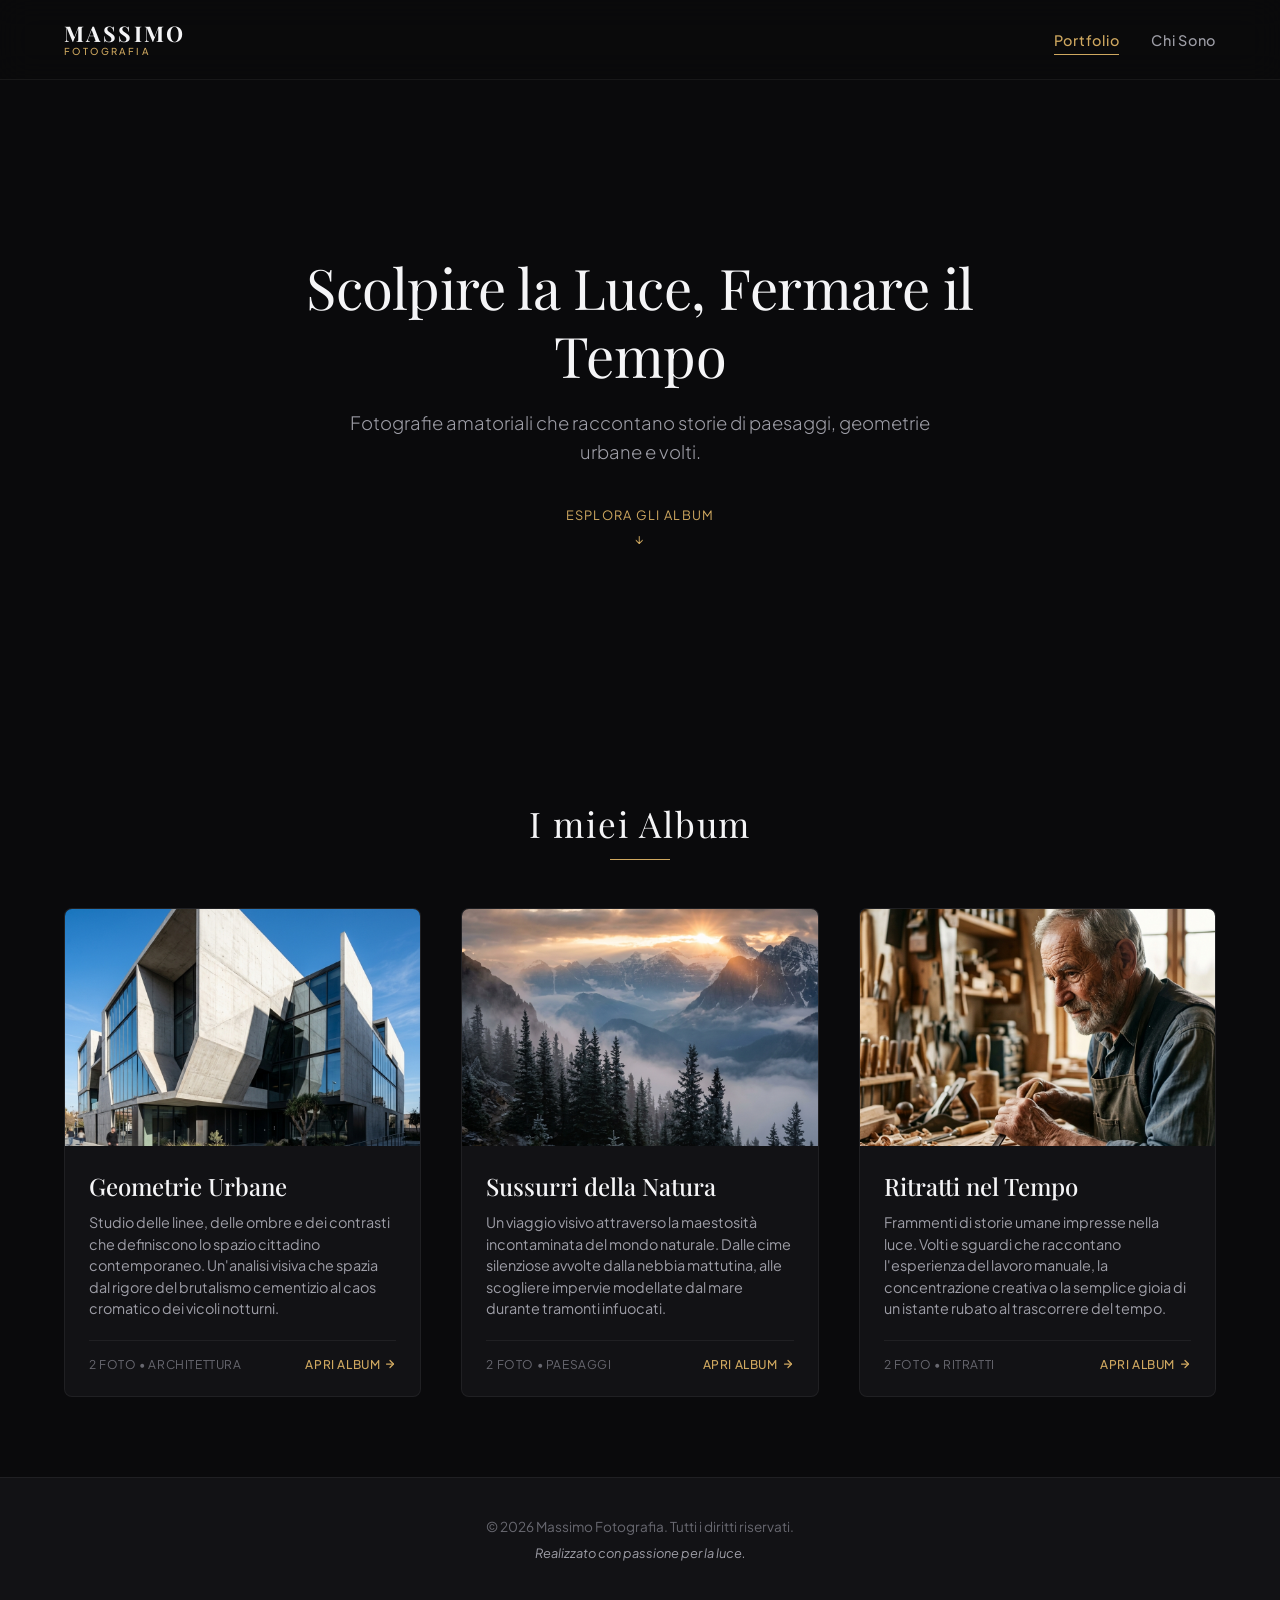
==== index.html @ 87e48490 "Add files via upload" ====
<!DOCTYPE html>
<html lang="it">
<head>
    <meta charset="UTF-8">
    <meta name="viewport" content="width=device-width, initial-scale=1.0">
    <title>Massimo Fotografia | Portfolio</title>
    <!-- Google Fonts -->
    <link rel="preconnect" href="https://fonts.googleapis.com">
    <link rel="preconnect" href="https://fonts.gstatic.com" crossorigin>
    <link href="https://fonts.googleapis.com/css2?family=Playfair+Display:ital,wght@0,400..900;1,400..900&family=Plus+Jakarta+Sans:ital,wght@0,200..800;1,200..800&display=swap" rel="stylesheet">
    <!-- Main Stylesheet -->
    <link rel="stylesheet" href="style.css">
</head>
<body>

    <!-- Header / Navbar -->
    <header class="site-header">
        <div class="header-container">
            <a href="#/" class="logo">
                <span class="logo-main">MASSIMO</span>
                <span class="logo-sub">FOTOGRAFIA</span>
            </a>
            <nav class="site-nav">
                <a href="#/" class="nav-link active" id="nav-home">Portfolio</a>
                <a href="#/about" class="nav-link" id="nav-about">Chi Sono</a>
            </nav>
        </div>
    </header>

    <!-- Main Content Area -->
    <main class="main-content">
        
        <!-- Home View: Hero & Album Grid -->
        <section id="home-view" class="view active">
            <div class="hero-section">
                <h1 class="hero-title">Scolpire la Luce, Fermare il Tempo</h1>
                <p class="hero-subtitle">Fotografie amatoriali che raccontano storie di paesaggi, geometrie urbane e volti.</p>
                <div class="scroll-indicator">
                    <span class="scroll-text">Esplora gli album</span>
                    <span class="scroll-arrow">↓</span>
                </div>
            </div>
            
            <div class="albums-container">
                <div class="section-header">
                    <h2>I miei Album</h2>
                    <div class="section-divider"></div>
                </div>
                <div class="albums-grid" id="albums-grid">
                    <!-- Dynamic Albums will be rendered here -->
                </div>
            </div>
        </section>

        <!-- Album Detail View -->
        <section id="album-view" class="view">
            <div class="album-detail-header">
                <a href="#/" class="back-button">
                    <svg width="20" height="20" viewBox="0 0 24 24" fill="none" stroke="currentColor" stroke-width="2" stroke-linecap="round" stroke-linejoin="round">
                        <line x1="19" y1="12" x2="5" y2="12"></line>
                        <polyline points="12 19 5 12 12 5"></polyline>
                    </svg>
                    Torna agli Album
                </a>
                <h1 id="album-title" class="album-title">Nome Album</h1>
                <p id="album-description" class="album-description">Descrizione dell'album...</p>
            </div>
            
            <div class="photos-grid" id="photos-grid">
                <!-- Dynamic Photos will be rendered here -->
            </div>
        </section>

        <!-- About View -->
        <section id="about-view" class="view">
            <div class="about-container">
                <div class="about-image-wrapper">
                    <img src="assets/old_artisan.png" alt="Massimo" class="about-image">
                </div>
                <div class="about-text">
                    <h2>Dietro l'Obiettivo</h2>
                    <p class="about-bio">Ciao, sono Massimo. La fotografia per me è una passione nata dal desiderio di catturare la bellezza silenziosa che ci circonda. Che si tratti di un picco montuoso avvolto dalla nebbia mattutina, delle linee geometriche di un edificio moderno o dell'intensità di uno sguardo, cerco di catturare l'anima del momento attraverso la luce.</p>
                    <p class="about-bio">Questo spazio è la mia galleria personale, una raccolta di viaggi visivi divisi per temi. Spero che queste immagini possano trasmetterti le stesse emozioni che ho provato io al momento dello scatto.</p>
                    <div class="contact-info">
                        <h3>Contatti</h3>
                        <p>Email: <a href="mailto:info@massimofotografia.it">info@massimofotografia.it</a></p>
                        <p>Social: <a href="#/about">Instagram</a> | <a href="#/about">500px</a></p>
                    </div>
                </div>
            </div>
        </section>
        
    </main>

    <!-- Footer -->
    <footer class="site-footer">
        <div class="footer-content">
            <p>&copy; 2026 Massimo Fotografia. Tutti i diritti riservati.</p>
            <p class="footer-tagline">Realizzato con passione per la luce.</p>
        </div>
    </footer>

    <!-- Fullscreen Lightbox Modal -->
    <div id="lightbox" class="lightbox" aria-hidden="true" role="dialog">
        <button class="lightbox-close" id="lightbox-close" aria-label="Chiudi galleria">
            <svg width="24" height="24" viewBox="0 0 24 24" fill="none" stroke="currentColor" stroke-width="2" stroke-linecap="round" stroke-linejoin="round">
                <line x1="18" y1="6" x2="6" y2="18"></line>
                <line x1="6" y1="6" x2="18" y2="18"></line>
            </svg>
        </button>
        
        <button class="lightbox-nav lightbox-prev" id="lightbox-prev" aria-label="Foto precedente">
            <svg width="24" height="24" viewBox="0 0 24 24" fill="none" stroke="currentColor" stroke-width="2" stroke-linecap="round" stroke-linejoin="round">
                <polyline points="15 18 9 12 15 6"></polyline>
            </svg>
        </button>
        
        <div class="lightbox-content">
            <img id="lightbox-image" src="" alt="">
            <div id="lightbox-caption" class="lightbox-caption">Didascalia della foto</div>
        </div>
        
        <button class="lightbox-nav lightbox-next" id="lightbox-next" aria-label="Foto successiva">
            <svg width="24" height="24" viewBox="0 0 24 24" fill="none" stroke="currentColor" stroke-width="2" stroke-linecap="round" stroke-linejoin="round">
                <polyline points="9 18 15 12 9 6"></polyline>
            </svg>
        </button>
    </div>

    <!-- Script File -->
    <script src="data.js"></script>
    <script src="app.js"></script>
</body>
</html>
---- style.css ----
/* ==========================================================================
   DESIGN SYSTEM & VARIABLES
   ========================================================================== */
:root {
    /* Color Palette */
    --bg-primary: #0a0a0c;
    --bg-secondary: #121215;
    --bg-card: #18181c;
    --accent: #cfa860;       /* Antique warm gold */
    --accent-hover: #e5c382; /* Brighter gold */
    --text-primary: #f5f5f7;
    --text-secondary: #9e9ea7;
    --text-muted: #686870;
    --border-color: rgba(255, 255, 255, 0.06);
    --border-hover: rgba(207, 168, 96, 0.3);
    
    /* Layout & Spacing */
    --max-width: 1200px;
    --header-height: 80px;
    --radius-sm: 4px;
    --radius-md: 8px;
    --radius-lg: 16px;
    
    /* Transitions & Animations */
    --transition-smooth: all 0.5s cubic-bezier(0.16, 1, 0.3, 1);
    --transition-quick: all 0.25s ease;
    
    /* Typography */
    --font-serif: 'Playfair Display', Georgia, serif;
    --font-sans: 'Plus Jakarta Sans', system-ui, -apple-system, sans-serif;
}

/* ==========================================================================
   BASE STYLES & RESET
   ========================================================================== */
* {
    box-sizing: border-box;
    margin: 0;
    padding: 0;
}

html {
    scroll-behavior: smooth;
    background-color: var(--bg-primary);
    color: var(--text-primary);
    font-family: var(--font-sans);
    -webkit-font-smoothing: antialiased;
    -moz-osx-font-smoothing: grayscale;
}

body {
    min-height: 100vh;
    display: flex;
    flex-direction: column;
    overflow-x: hidden;
}

a {
    color: inherit;
    text-decoration: none;
    transition: var(--transition-quick);
}

button {
    background: none;
    border: none;
    color: inherit;
    cursor: pointer;
    font-family: inherit;
    outline: none;
}

/* ==========================================================================
   LAYOUT & CONTAINER
   ========================================================================== */
.main-content {
    flex: 1;
    padding-top: var(--header-height);
    display: flex;
    flex-direction: column;
}

/* View State Management */
.view {
    display: none;
    opacity: 0;
    transform: translateY(15px);
    transition: opacity 0.6s ease, transform 0.6s cubic-bezier(0.16, 1, 0.3, 1);
}

.view.active {
    display: block;
    opacity: 1;
    transform: translateY(0);
}

/* ==========================================================================
   HEADER / NAVIGATION
   ========================================================================== */
.site-header {
    position: fixed;
    top: 0;
    left: 0;
    width: 100%;
    height: var(--header-height);
    background-color: rgba(10, 10, 12, 0.8);
    backdrop-filter: blur(16px);
    -webkit-backdrop-filter: blur(16px);
    border-bottom: 1px solid var(--border-color);
    z-index: 1000;
}

.header-container {
    max-width: var(--max-width);
    height: 100%;
    margin: 0 auto;
    padding: 0 24px;
    display: flex;
    align-items: center;
    justify-content: space-between;
}

.logo {
    display: flex;
    flex-direction: column;
    line-height: 1.1;
    letter-spacing: 0.15em;
}

.logo-main {
    font-family: var(--font-serif);
    font-weight: 700;
    font-size: 1.35rem;
    color: var(--text-primary);
}

.logo-sub {
    font-size: 0.6rem;
    font-weight: 500;
    color: var(--accent);
}

.site-nav {
    display: flex;
    gap: 32px;
}

.nav-link {
    font-size: 0.9rem;
    font-weight: 500;
    letter-spacing: 0.05em;
    color: var(--text-secondary);
    padding: 6px 0;
    position: relative;
}

.nav-link::after {
    content: '';
    position: absolute;
    bottom: 0;
    left: 0;
    width: 0;
    height: 1px;
    background-color: var(--accent);
    transition: var(--transition-quick);
}

.nav-link:hover {
    color: var(--text-primary);
}

.nav-link:hover::after,
.nav-link.active::after {
    width: 100%;
}

.nav-link.active {
    color: var(--accent);
}

/* ==========================================================================
   HOME VIEW: HERO & ALBUM LISTING
   ========================================================================== */
.hero-section {
    min-height: calc(80vh - var(--header-height));
    display: flex;
    flex-direction: column;
    justify-content: center;
    align-items: center;
    text-align: center;
    padding: 60px 24px;
    position: relative;
    overflow: hidden;
}

.hero-title {
    font-family: var(--font-serif);
    font-size: 3.5rem;
    font-weight: 300;
    line-height: 1.2;
    margin-bottom: 20px;
    letter-spacing: -0.01em;
    max-width: 800px;
    animation: fadeInDown 1.2s cubic-bezier(0.16, 1, 0.3, 1);
}

.hero-subtitle {
    font-size: 1.15rem;
    font-weight: 300;
    color: var(--text-secondary);
    max-width: 600px;
    line-height: 1.6;
    margin-bottom: 40px;
    animation: fadeInUp 1.4s cubic-bezier(0.16, 1, 0.3, 1);
}

.scroll-indicator {
    display: flex;
    flex-direction: column;
    align-items: center;
    gap: 8px;
    color: var(--accent);
    font-size: 0.8rem;
    letter-spacing: 0.1em;
    text-transform: uppercase;
    animation: bounce 2s infinite ease-in-out;
}

/* Albums Grid */
.albums-container {
    max-width: var(--max-width);
    margin: 0 auto;
    padding: 80px 24px;
    width: 100%;
}

.section-header {
    margin-bottom: 48px;
    text-align: center;
}

.section-header h2 {
    font-family: var(--font-serif);
    font-size: 2.2rem;
    font-weight: 400;
    letter-spacing: 0.05em;
    margin-bottom: 12px;
}

.section-divider {
    width: 60px;
    height: 1px;
    background-color: var(--accent);
    margin: 0 auto;
}

.albums-grid {
    display: grid;
    grid-template-columns: repeat(auto-fit, minmax(320px, 1fr));
    gap: 40px;
}

.album-card {
    background-color: var(--bg-secondary);
    border: 1px solid var(--border-color);
    border-radius: var(--radius-md);
    overflow: hidden;
    cursor: pointer;
    transition: var(--transition-smooth);
    display: flex;
    flex-direction: column;
}

.album-card:hover {
    transform: translateY(-8px);
    border-color: var(--border-hover);
    box-shadow: 0 20px 40px rgba(0, 0, 0, 0.4);
}

.album-img-wrapper {
    position: relative;
    width: 100%;
    padding-bottom: 66.67%; /* 3:2 Aspect Ratio */
    overflow: hidden;
}

.album-card img {
    position: absolute;
    top: 0;
    left: 0;
    width: 100%;
    height: 100%;
    object-fit: cover;
    transition: transform 0.8s cubic-bezier(0.16, 1, 0.3, 1);
}

.album-card:hover img {
    transform: scale(1.05);
}

.album-info {
    padding: 24px;
    display: flex;
    flex-direction: column;
    flex-grow: 1;
}

.album-card-title {
    font-family: var(--font-serif);
    font-size: 1.5rem;
    font-weight: 500;
    margin-bottom: 10px;
    transition: var(--transition-quick);
}

.album-card:hover .album-card-title {
    color: var(--accent);
}

.album-card-desc {
    color: var(--text-secondary);
    font-size: 0.9rem;
    line-height: 1.5;
    margin-bottom: 20px;
    flex-grow: 1;
}

.album-card-meta {
    font-size: 0.75rem;
    color: var(--text-muted);
    letter-spacing: 0.05em;
    text-transform: uppercase;
    display: flex;
    justify-content: space-between;
    align-items: center;
    border-top: 1px solid var(--border-color);
    padding-top: 16px;
}

.album-card-link {
    color: var(--accent);
    font-weight: 500;
    display: flex;
    align-items: center;
    gap: 4px;
}

/* ==========================================================================
   ALBUM DETAIL VIEW
   ========================================================================== */
.album-detail-header {
    max-width: var(--max-width);
    margin: 40px auto 20px auto;
    padding: 0 24px;
    width: 100%;
}

.back-button {
    display: inline-flex;
    align-items: center;
    gap: 8px;
    font-size: 0.85rem;
    color: var(--text-secondary);
    margin-bottom: 24px;
    letter-spacing: 0.05em;
}

.back-button:hover {
    color: var(--accent);
    transform: translateX(-4px);
}

.album-detail-header .album-title {
    font-family: var(--font-serif);
    font-size: 2.8rem;
    font-weight: 400;
    margin-bottom: 12px;
}

.album-detail-header .album-description {
    font-size: 1.05rem;
    color: var(--text-secondary);
    max-width: 700px;
    line-height: 1.6;
    margin-bottom: 40px;
}

/* Photo Gallery Grid */
.photos-grid {
    max-width: var(--max-width);
    margin: 0 auto 80px auto;
    padding: 0 24px;
    display: grid;
    grid-template-columns: repeat(auto-fill, minmax(320px, 1fr));
    gap: 32px;
    width: 100%;
}

.photo-card {
    background-color: var(--bg-secondary);
    border: 1px solid var(--border-color);
    border-radius: var(--radius-sm);
    overflow: hidden;
    cursor: pointer;
    transition: var(--transition-smooth);
    display: flex;
    flex-direction: column;
}

.photo-card:hover {
    border-color: var(--border-hover);
    box-shadow: 0 15px 30px rgba(0, 0, 0, 0.3);
}

.photo-img-wrapper {
    position: relative;
    width: 100%;
    padding-bottom: 75%; /* 4:3 Aspect Ratio standard, let's keep it uniform or use different aspect ratios */
    overflow: hidden;
}

.photo-card.portrait-ratio .photo-img-wrapper {
    padding-bottom: 125%; /* 4:5 for portraits */
}

.photo-card img {
    position: absolute;
    top: 0;
    left: 0;
    width: 100%;
    height: 100%;
    object-fit: cover;
    transition: transform 0.6s cubic-bezier(0.16, 1, 0.3, 1);
}

.photo-card:hover img {
    transform: scale(1.03);
}

.photo-caption {
    padding: 16px 20px;
    border-top: 1px solid var(--border-color);
    display: flex;
    flex-direction: column;
    gap: 4px;
}

.photo-title {
    font-family: var(--font-serif);
    font-size: 1.15rem;
    font-weight: 500;
}

.photo-desc {
    font-size: 0.85rem;
    color: var(--text-secondary);
    line-height: 1.4;
}

.photo-meta {
    font-size: 0.75rem;
    color: var(--text-muted);
    font-family: monospace;
    margin-top: 4px;
}

/* ==========================================================================
   ABOUT VIEW
   ========================================================================== */
.about-container {
    max-width: 900px;
    margin: 80px auto;
    padding: 0 24px;
    display: grid;
    grid-template-columns: 1fr 1.2fr;
    gap: 48px;
    align-items: center;
    width: 100%;
}

.about-image-wrapper {
    width: 100%;
    border-radius: var(--radius-md);
    overflow: hidden;
    border: 1px solid var(--border-color);
    box-shadow: 0 20px 40px rgba(0,0,0,0.3);
}

.about-image {
    width: 100%;
    display: block;
    height: auto;
    object-fit: cover;
}

.about-text h2 {
    font-family: var(--font-serif);
    font-size: 2.5rem;
    font-weight: 400;
    margin-bottom: 24px;
    color: var(--accent);
}

.about-bio {
    font-size: 1rem;
    color: var(--text-secondary);
    line-height: 1.7;
    margin-bottom: 20px;
}

.contact-info {
    margin-top: 32px;
    padding-top: 24px;
    border-top: 1px solid var(--border-color);
}

.contact-info h3 {
    font-size: 1.1rem;
    font-weight: 600;
    margin-bottom: 12px;
    letter-spacing: 0.05em;
}

.contact-info p {
    font-size: 0.9rem;
    color: var(--text-secondary);
    margin-bottom: 8px;
}

.contact-info a {
    color: var(--accent);
}

.contact-info a:hover {
    color: var(--accent-hover);
    text-decoration: underline;
}

/* ==========================================================================
   FOOTER
   ========================================================================== */
.site-footer {
    border-top: 1px solid var(--border-color);
    background-color: var(--bg-secondary);
    padding: 40px 24px;
    text-align: center;
    font-size: 0.85rem;
    color: var(--text-muted);
}

.footer-content {
    display: flex;
    flex-direction: column;
    gap: 10px;
    max-width: var(--max-width);
    margin: 0 auto;
}

.footer-tagline {
    font-style: italic;
    color: var(--text-secondary);
    font-size: 0.8rem;
}

/* ==========================================================================
   FULLSCREEN LIGHTBOX MODAL
   ========================================================================== */
.lightbox {
    position: fixed;
    top: 0;
    left: 0;
    width: 100vw;
    height: 100vh;
    background-color: rgba(5, 5, 5, 0.95);
    backdrop-filter: blur(20px);
    -webkit-backdrop-filter: blur(20px);
    z-index: 2000;
    display: flex;
    align-items: center;
    justify-content: center;
    opacity: 0;
    pointer-events: none;
    transition: opacity 0.4s cubic-bezier(0.16, 1, 0.3, 1);
}

.lightbox.active {
    opacity: 1;
    pointer-events: auto;
}

.lightbox-close {
    position: absolute;
    top: 24px;
    right: 24px;
    padding: 12px;
    color: var(--text-secondary);
    border-radius: 50%;
    background-color: rgba(255, 255, 255, 0.05);
    border: 1px solid rgba(255, 255, 255, 0.1);
    z-index: 2100;
    transition: var(--transition-quick);
    display: flex;
    align-items: center;
    justify-content: center;
}

.lightbox-close:hover {
    color: var(--text-primary);
    background-color: rgba(255, 255, 255, 0.1);
    transform: scale(1.05);
}

.lightbox-nav {
    position: absolute;
    top: 50%;
    transform: translateY(-50%);
    padding: 16px;
    color: var(--text-secondary);
    border-radius: 50%;
    background-color: rgba(255, 255, 255, 0.03);
    border: 1px solid rgba(255, 255, 255, 0.05);
    z-index: 2100;
    transition: var(--transition-quick);
    display: flex;
    align-items: center;
    justify-content: center;
}

.lightbox-nav:hover {
    color: var(--text-primary);
    background-color: rgba(255, 255, 255, 0.1);
    transform: translateY(-50%) scale(1.05);
}

.lightbox-prev {
    left: 32px;
}

.lightbox-next {
    right: 32px;
}

.lightbox-content {
    max-width: 80%;
    max-height: 80vh;
    display: flex;
    flex-direction: column;
    align-items: center;
    position: relative;
    animation: zoomIn 0.5s cubic-bezier(0.16, 1, 0.3, 1);
}

.lightbox img {
    max-width: 100%;
    max-height: 70vh;
    object-fit: contain;
    border-radius: var(--radius-sm);
    box-shadow: 0 25px 50px rgba(0,0,0,0.6);
    transition: opacity 0.2s ease;
}

.lightbox-caption {
    margin-top: 24px;
    color: var(--text-primary);
    font-family: var(--font-serif);
    font-size: 1.35rem;
    text-align: center;
    max-width: 600px;
    line-height: 1.4;
    text-shadow: 0 2px 4px rgba(0,0,0,0.4);
    transition: opacity 0.2s ease;
}

/* ==========================================================================
   ANIMATIONS
   ========================================================================== */
@keyframes fadeIn {
    from { opacity: 0; }
    to { opacity: 1; }
}

@keyframes fadeInUp {
    from {
        opacity: 0;
        transform: translateY(20px);
    }
    to {
        opacity: 1;
        transform: translateY(0);
    }
}

@keyframes fadeInDown {
    from {
        opacity: 0;
        transform: translateY(-20px);
    }
    to {
        opacity: 1;
        transform: translateY(0);
    }
}

@keyframes zoomIn {
    from {
        opacity: 0;
        transform: scale(0.95);
    }
    to {
        opacity: 1;
        transform: scale(1);
    }
}

@keyframes bounce {
    0%, 100% {
        transform: translateY(0);
    }
    50% {
        transform: translateY(6px);
    }
}

/* ==========================================================================
   RESPONSIVE DESIGN (MEDIA QUERIES)
   ========================================================================== */
@media (max-width: 900px) {
    :root {
        --header-height: 70px;
    }
    
    .hero-title {
        font-size: 2.6rem;
    }
    
    .about-container {
        grid-template-columns: 1fr;
        gap: 32px;
        margin: 40px auto;
    }
    
    .about-image-wrapper {
        max-width: 400px;
        margin: 0 auto;
    }
    
    .about-text {
        text-align: center;
    }
    
    .about-text h2 {
        font-size: 2rem;
    }
    
    .lightbox-nav {
        padding: 12px;
    }
    
    .lightbox-prev {
        left: 16px;
    }
    
    .lightbox-next {
        right: 16px;
    }
    
    .lightbox-content {
        max-width: 90%;
    }
    
    .lightbox-caption {
        font-size: 1.15rem;
    }
}

@media (max-width: 600px) {
    .header-container {
        padding: 0 16px;
    }
    
    .logo-main {
        font-size: 1.1rem;
    }
    
    .site-nav {
        gap: 16px;
    }
    
    .hero-title {
        font-size: 2rem;
    }
    
    .hero-subtitle {
        font-size: 0.95rem;
    }
    
    .albums-container {
        padding: 40px 16px;
    }
    
    .albums-grid {
        grid-template-columns: 1fr;
        gap: 24px;
    }
    
    .album-detail-header {
        margin-top: 24px;
        padding: 0 16px;
    }
    
    .album-detail-header .album-title {
        font-size: 2rem;
    }
    
    .photos-grid {
        grid-template-columns: 1fr;
        gap: 20px;
        padding: 0 16px;
    }
    
    .lightbox-nav {
        display: none; /* Hide navigation buttons on mobile touch screens, swipe/tap handles or simple grid view */
    }
}
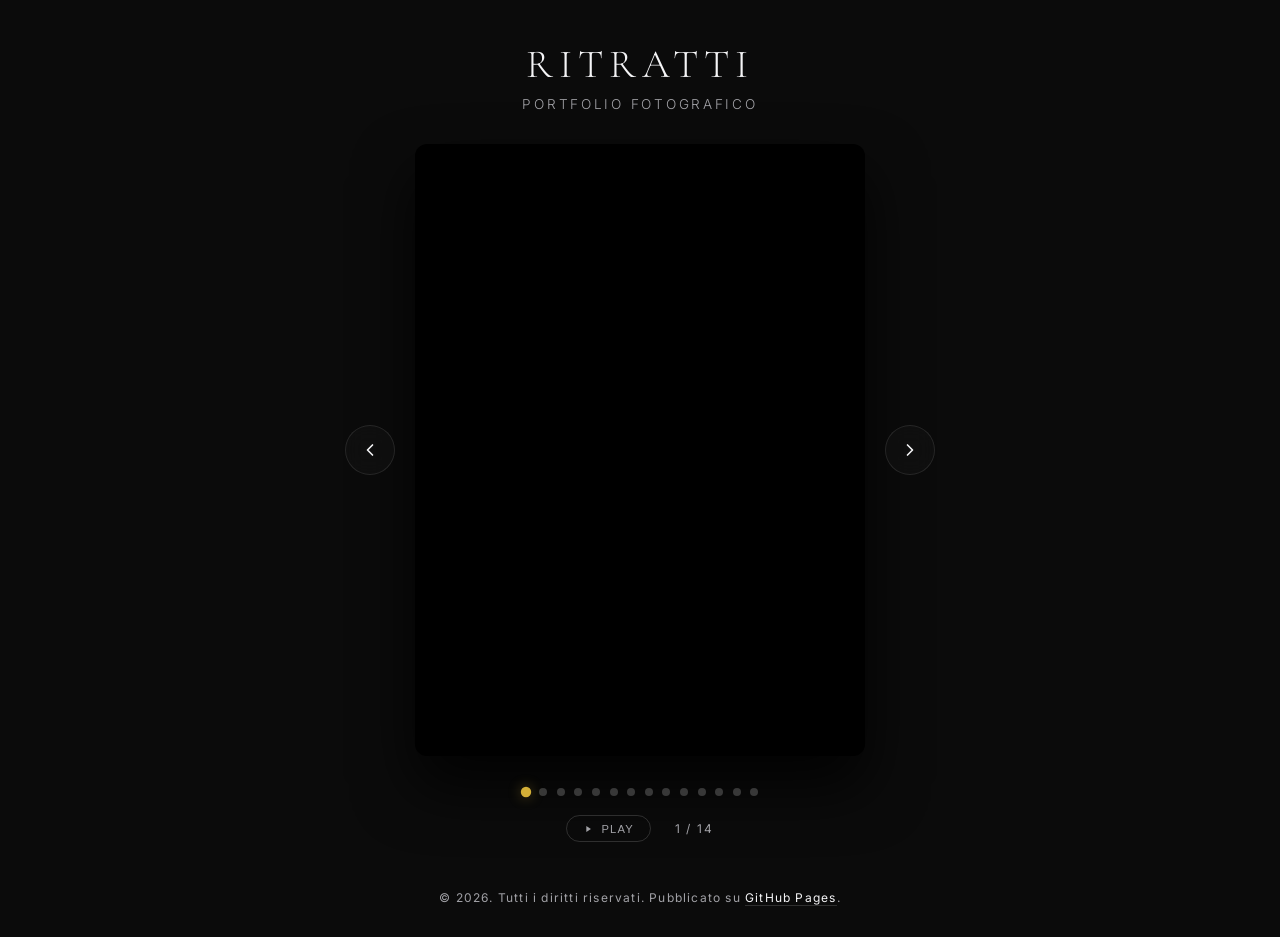
==== commit fe140c1e: "Add files via upload" ====
--- a/index.html
+++ b/index.html
@@ -1,134 +1,84 @@
 <!DOCTYPE html>
 <html lang="it">
 <head>
-    <meta charset="UTF-8">
-    <meta name="viewport" content="width=device-width, initial-scale=1.0">
-    <title>Massimo Fotografia | Portfolio</title>
-    <!-- Google Fonts -->
-    <link rel="preconnect" href="https://fonts.googleapis.com">
-    <link rel="preconnect" href="https://fonts.gstatic.com" crossorigin>
-    <link href="https://fonts.googleapis.com/css2?family=Playfair+Display:ital,wght@0,400..900;1,400..900&family=Plus+Jakarta+Sans:ital,wght@0,200..800;1,200..800&display=swap" rel="stylesheet">
-    <!-- Main Stylesheet -->
-    <link rel="stylesheet" href="style.css">
+  <meta charset="UTF-8">
+  <meta name="viewport" content="width=device-width, initial-scale=1.0">
+  <meta name="description" content="Portfolio fotografico di ritratti. Visualizza una galleria di ritratti in formato verticale con un carosello interattivo.">
+  <meta name="author" content="Fotografo Ritrattista">
+  <title>Ritratti | Portfolio Fotografico</title>
+  
+  <!-- Open Graph / Facebook -->
+  <meta property="og:type" content="website">
+  <meta property="og:title" content="Ritratti | Portfolio Fotografico">
+  <meta property="og:description" content="Galleria di ritratti d'autore in formato verticale.">
+  <meta property="og:image" content="images/IMG001.jpg">
+
+  <!-- Link ai fogli di stile -->
+  <link rel="stylesheet" href="style.css">
 </head>
 <body>
 
-    <!-- Header / Navbar -->
-    <header class="site-header">
-        <div class="header-container">
-            <a href="#/" class="logo">
-                <span class="logo-main">MASSIMO</span>
-                <span class="logo-sub">FOTOGRAFIA</span>
-            </a>
-            <nav class="site-nav">
-                <a href="#/" class="nav-link active" id="nav-home">Portfolio</a>
-                <a href="#/about" class="nav-link" id="nav-about">Chi Sono</a>
-            </nav>
-        </div>
-    </header>
+  <!-- Intestazione -->
+  <header>
+    <h1>Ritratti</h1>
+    <p>Portfolio Fotografico</p>
+  </header>
 
-    <!-- Main Content Area -->
-    <main class="main-content">
-        
-        <!-- Home View: Hero & Album Grid -->
-        <section id="home-view" class="view active">
-            <div class="hero-section">
-                <h1 class="hero-title">Scolpire la Luce, Fermare il Tempo</h1>
-                <p class="hero-subtitle">Fotografie amatoriali che raccontano storie di paesaggi, geometrie urbane e volti.</p>
-                <div class="scroll-indicator">
-                    <span class="scroll-text">Esplora gli album</span>
-                    <span class="scroll-arrow">↓</span>
-                </div>
-            </div>
-            
-            <div class="albums-container">
-                <div class="section-header">
-                    <h2>I miei Album</h2>
-                    <div class="section-divider"></div>
-                </div>
-                <div class="albums-grid" id="albums-grid">
-                    <!-- Dynamic Albums will be rendered here -->
-                </div>
-            </div>
-        </section>
+  <!-- Area Principale con Carosello -->
+  <main>
+    <!-- Contenitore principale del carosello -->
+    <div class="carousel-container" id="my-carousel">
+      
+      <!-- Indicatore di caricamento (Spinner) -->
+      <div class="loader-container" id="loader-container">
+        <div class="loader"></div>
+      </div>
 
-        <!-- Album Detail View -->
-        <section id="album-view" class="view">
-            <div class="album-detail-header">
-                <a href="#/" class="back-button">
-                    <svg width="20" height="20" viewBox="0 0 24 24" fill="none" stroke="currentColor" stroke-width="2" stroke-linecap="round" stroke-linejoin="round">
-                        <line x1="19" y1="12" x2="5" y2="12"></line>
-                        <polyline points="12 19 5 12 12 5"></polyline>
-                    </svg>
-                    Torna agli Album
-                </a>
-                <h1 id="album-title" class="album-title">Nome Album</h1>
-                <p id="album-description" class="album-description">Descrizione dell'album...</p>
-            </div>
-            
-            <div class="photos-grid" id="photos-grid">
-                <!-- Dynamic Photos will be rendered here -->
-            </div>
-        </section>
+      <!-- Frecce di Navigazione -->
+      <button class="carousel-arrow arrow-left" id="arrow-left" aria-label="Foto precedente">
+        <svg viewBox="0 0 24 24">
+          <polyline points="15 18 9 12 15 6"></polyline>
+        </svg>
+      </button>
 
-        <!-- About View -->
-        <section id="about-view" class="view">
-            <div class="about-container">
-                <div class="about-image-wrapper">
-                    <img src="assets/old_artisan.png" alt="Massimo" class="about-image">
-                </div>
-                <div class="about-text">
-                    <h2>Dietro l'Obiettivo</h2>
-                    <p class="about-bio">Ciao, sono Massimo. La fotografia per me è una passione nata dal desiderio di catturare la bellezza silenziosa che ci circonda. Che si tratti di un picco montuoso avvolto dalla nebbia mattutina, delle linee geometriche di un edificio moderno o dell'intensità di uno sguardo, cerco di catturare l'anima del momento attraverso la luce.</p>
-                    <p class="about-bio">Questo spazio è la mia galleria personale, una raccolta di viaggi visivi divisi per temi. Spero che queste immagini possano trasmetterti le stesse emozioni che ho provato io al momento dello scatto.</p>
-                    <div class="contact-info">
-                        <h3>Contatti</h3>
-                        <p>Email: <a href="mailto:info@massimofotografia.it">info@massimofotografia.it</a></p>
-                        <p>Social: <a href="#/about">Instagram</a> | <a href="#/about">500px</a></p>
-                    </div>
-                </div>
-            </div>
-        </section>
-        
-    </main>
+      <button class="carousel-arrow arrow-right" id="arrow-right" aria-label="Prossima foto">
+        <svg viewBox="0 0 24 24">
+          <polyline points="9 18 15 12 9 6"></polyline>
+        </svg>
+      </button>
 
-    <!-- Footer -->
-    <footer class="site-footer">
-        <div class="footer-content">
-            <p>&copy; 2026 Massimo Fotografia. Tutti i diritti riservati.</p>
-            <p class="footer-tagline">Realizzato con passione per la luce.</p>
-        </div>
-    </footer>
+      <!-- Viewport in cui appaiono le foto -->
+      <div class="carousel-viewport" id="carousel-viewport">
+        <!-- Le slide verranno inserite dinamicamente da JavaScript -->
+      </div>
 
-    <!-- Fullscreen Lightbox Modal -->
-    <div id="lightbox" class="lightbox" aria-hidden="true" role="dialog">
-        <button class="lightbox-close" id="lightbox-close" aria-label="Chiudi galleria">
-            <svg width="24" height="24" viewBox="0 0 24 24" fill="none" stroke="currentColor" stroke-width="2" stroke-linecap="round" stroke-linejoin="round">
-                <line x1="18" y1="6" x2="6" y2="18"></line>
-                <line x1="6" y1="6" x2="18" y2="18"></line>
-            </svg>
-        </button>
-        
-        <button class="lightbox-nav lightbox-prev" id="lightbox-prev" aria-label="Foto precedente">
-            <svg width="24" height="24" viewBox="0 0 24 24" fill="none" stroke="currentColor" stroke-width="2" stroke-linecap="round" stroke-linejoin="round">
-                <polyline points="15 18 9 12 15 6"></polyline>
-            </svg>
-        </button>
-        
-        <div class="lightbox-content">
-            <img id="lightbox-image" src="" alt="">
-            <div id="lightbox-caption" class="lightbox-caption">Didascalia della foto</div>
-        </div>
-        
-        <button class="lightbox-nav lightbox-next" id="lightbox-next" aria-label="Foto successiva">
-            <svg width="24" height="24" viewBox="0 0 24 24" fill="none" stroke="currentColor" stroke-width="2" stroke-linecap="round" stroke-linejoin="round">
-                <polyline points="9 18 15 12 9 6"></polyline>
-            </svg>
-        </button>
     </div>
 
-    <!-- Script File -->
-    <script src="data.js"></script>
-    <script src="app.js"></script>
+    <!-- Controlli del Carosello -->
+    <div class="carousel-controls">
+      <!-- Pallini di navigazione -->
+      <div class="carousel-dots" id="carousel-dots"></div>
+
+      <!-- Pulsanti e contatore aggiuntivi -->
+      <div class="control-buttons-container">
+        <!-- Pulsante Autoplay -->
+        <button class="autoplay-btn" id="autoplay-btn" aria-label="Avvia presentazione">
+          <svg viewBox="0 0 24 24"><path d="M8 5v14l11-7z"/></svg>
+          Play
+        </button>
+
+        <!-- Contatore foto (es. 1 / 5) -->
+        <div class="image-counter" id="image-counter"></div>
+      </div>
+    </div>
+  </main>
+
+  <!-- Piè di pagina -->
+  <footer>
+    <p>&copy; 2026. Tutti i diritti riservati. Pubblicato su <a href="https://github.com" target="_blank" rel="noopener">GitHub Pages</a>.</p>
+  </footer>
+
+  <!-- Script logic -->
+  <script src="script.js"></script>
 </body>
 </html>
--- a/style.css
+++ b/style.css
@@ -1,824 +1,377 @@
-/* ==========================================================================
-   DESIGN SYSTEM & VARIABLES
-   ========================================================================== */
+@import url('https://fonts.googleapis.com/css2?family=Cormorant+Garamond:ital,wght@0,300;0,400;0,500;0,600;1,300;1,400&family=Inter:wght@300;400;500;600&display=swap');
+
 :root {
-    /* Color Palette */
-    --bg-primary: #0a0a0c;
-    --bg-secondary: #121215;
-    --bg-card: #18181c;
-    --accent: #cfa860;       /* Antique warm gold */
-    --accent-hover: #e5c382; /* Brighter gold */
-    --text-primary: #f5f5f7;
-    --text-secondary: #9e9ea7;
-    --text-muted: #686870;
-    --border-color: rgba(255, 255, 255, 0.06);
-    --border-hover: rgba(207, 168, 96, 0.3);
-    
-    /* Layout & Spacing */
-    --max-width: 1200px;
-    --header-height: 80px;
-    --radius-sm: 4px;
-    --radius-md: 8px;
-    --radius-lg: 16px;
-    
-    /* Transitions & Animations */
-    --transition-smooth: all 0.5s cubic-bezier(0.16, 1, 0.3, 1);
-    --transition-quick: all 0.25s ease;
-    
-    /* Typography */
-    --font-serif: 'Playfair Display', Georgia, serif;
-    --font-sans: 'Plus Jakarta Sans', system-ui, -apple-system, sans-serif;
-}
-
-/* ==========================================================================
-   BASE STYLES & RESET
-   ========================================================================== */
+  --bg-color: #0b0b0b;
+  --card-bg: #141414;
+  --text-primary: #f5f5f7;
+  --text-secondary: #a1a1a6;
+  --accent-color: #d4af37; /* Elegante oro */
+  --accent-hover: #f3e5ab;
+  --transition-smooth: all 0.4s cubic-bezier(0.25, 1, 0.5, 1);
+  --font-serif: 'Cormorant Garamond', serif;
+  --font-sans: 'Inter', sans-serif;
+}
+
 * {
-    box-sizing: border-box;
-    margin: 0;
-    padding: 0;
-}
-
-html {
-    scroll-behavior: smooth;
-    background-color: var(--bg-primary);
-    color: var(--text-primary);
-    font-family: var(--font-sans);
-    -webkit-font-smoothing: antialiased;
-    -moz-osx-font-smoothing: grayscale;
+  box-sizing: border-box;
+  margin: 0;
+  padding: 0;
 }
 
 body {
-    min-height: 100vh;
-    display: flex;
-    flex-direction: column;
-    overflow-x: hidden;
-}
-
-a {
-    color: inherit;
-    text-decoration: none;
-    transition: var(--transition-quick);
-}
-
-button {
-    background: none;
-    border: none;
-    color: inherit;
-    cursor: pointer;
-    font-family: inherit;
-    outline: none;
-}
-
-/* ==========================================================================
-   LAYOUT & CONTAINER
-   ========================================================================== */
-.main-content {
-    flex: 1;
-    padding-top: var(--header-height);
-    display: flex;
-    flex-direction: column;
-}
-
-/* View State Management */
-.view {
-    display: none;
-    opacity: 0;
-    transform: translateY(15px);
-    transition: opacity 0.6s ease, transform 0.6s cubic-bezier(0.16, 1, 0.3, 1);
-}
-
-.view.active {
-    display: block;
-    opacity: 1;
-    transform: translateY(0);
-}
-
-/* ==========================================================================
-   HEADER / NAVIGATION
-   ========================================================================== */
-.site-header {
-    position: fixed;
-    top: 0;
-    left: 0;
-    width: 100%;
-    height: var(--header-height);
-    background-color: rgba(10, 10, 12, 0.8);
-    backdrop-filter: blur(16px);
-    -webkit-backdrop-filter: blur(16px);
-    border-bottom: 1px solid var(--border-color);
-    z-index: 1000;
-}
-
-.header-container {
-    max-width: var(--max-width);
-    height: 100%;
-    margin: 0 auto;
-    padding: 0 24px;
-    display: flex;
-    align-items: center;
-    justify-content: space-between;
-}
-
-.logo {
-    display: flex;
-    flex-direction: column;
-    line-height: 1.1;
-    letter-spacing: 0.15em;
-}
-
-.logo-main {
-    font-family: var(--font-serif);
-    font-weight: 700;
-    font-size: 1.35rem;
-    color: var(--text-primary);
-}
-
-.logo-sub {
-    font-size: 0.6rem;
-    font-weight: 500;
-    color: var(--accent);
-}
-
-.site-nav {
-    display: flex;
-    gap: 32px;
-}
-
-.nav-link {
-    font-size: 0.9rem;
-    font-weight: 500;
-    letter-spacing: 0.05em;
-    color: var(--text-secondary);
-    padding: 6px 0;
-    position: relative;
-}
-
-.nav-link::after {
-    content: '';
-    position: absolute;
-    bottom: 0;
-    left: 0;
-    width: 0;
-    height: 1px;
-    background-color: var(--accent);
-    transition: var(--transition-quick);
-}
-
-.nav-link:hover {
-    color: var(--text-primary);
-}
-
-.nav-link:hover::after,
-.nav-link.active::after {
-    width: 100%;
-}
-
-.nav-link.active {
-    color: var(--accent);
-}
-
-/* ==========================================================================
-   HOME VIEW: HERO & ALBUM LISTING
-   ========================================================================== */
-.hero-section {
-    min-height: calc(80vh - var(--header-height));
-    display: flex;
-    flex-direction: column;
-    justify-content: center;
-    align-items: center;
-    text-align: center;
-    padding: 60px 24px;
-    position: relative;
-    overflow: hidden;
-}
-
-.hero-title {
-    font-family: var(--font-serif);
-    font-size: 3.5rem;
-    font-weight: 300;
-    line-height: 1.2;
-    margin-bottom: 20px;
-    letter-spacing: -0.01em;
-    max-width: 800px;
-    animation: fadeInDown 1.2s cubic-bezier(0.16, 1, 0.3, 1);
-}
-
-.hero-subtitle {
-    font-size: 1.15rem;
-    font-weight: 300;
-    color: var(--text-secondary);
-    max-width: 600px;
-    line-height: 1.6;
-    margin-bottom: 40px;
-    animation: fadeInUp 1.4s cubic-bezier(0.16, 1, 0.3, 1);
-}
-
-.scroll-indicator {
-    display: flex;
-    flex-direction: column;
-    align-items: center;
-    gap: 8px;
-    color: var(--accent);
-    font-size: 0.8rem;
-    letter-spacing: 0.1em;
-    text-transform: uppercase;
-    animation: bounce 2s infinite ease-in-out;
-}
-
-/* Albums Grid */
-.albums-container {
-    max-width: var(--max-width);
-    margin: 0 auto;
-    padding: 80px 24px;
-    width: 100%;
-}
-
-.section-header {
-    margin-bottom: 48px;
-    text-align: center;
-}
-
-.section-header h2 {
-    font-family: var(--font-serif);
-    font-size: 2.2rem;
-    font-weight: 400;
-    letter-spacing: 0.05em;
-    margin-bottom: 12px;
-}
-
-.section-divider {
-    width: 60px;
-    height: 1px;
-    background-color: var(--accent);
-    margin: 0 auto;
-}
-
-.albums-grid {
-    display: grid;
-    grid-template-columns: repeat(auto-fit, minmax(320px, 1fr));
-    gap: 40px;
-}
-
-.album-card {
-    background-color: var(--bg-secondary);
-    border: 1px solid var(--border-color);
-    border-radius: var(--radius-md);
-    overflow: hidden;
-    cursor: pointer;
-    transition: var(--transition-smooth);
-    display: flex;
-    flex-direction: column;
-}
-
-.album-card:hover {
-    transform: translateY(-8px);
-    border-color: var(--border-hover);
-    box-shadow: 0 20px 40px rgba(0, 0, 0, 0.4);
-}
-
-.album-img-wrapper {
-    position: relative;
-    width: 100%;
-    padding-bottom: 66.67%; /* 3:2 Aspect Ratio */
-    overflow: hidden;
-}
-
-.album-card img {
-    position: absolute;
-    top: 0;
-    left: 0;
-    width: 100%;
-    height: 100%;
-    object-fit: cover;
-    transition: transform 0.8s cubic-bezier(0.16, 1, 0.3, 1);
-}
-
-.album-card:hover img {
-    transform: scale(1.05);
-}
-
-.album-info {
-    padding: 24px;
-    display: flex;
-    flex-direction: column;
-    flex-grow: 1;
-}
-
-.album-card-title {
-    font-family: var(--font-serif);
+  background-color: var(--bg-color);
+  color: var(--text-primary);
+  font-family: var(--font-sans);
+  min-height: 100vh;
+  display: flex;
+  flex-direction: column;
+  justify-content: space-between;
+  overflow-x: hidden;
+  -webkit-font-smoothing: antialiased;
+}
+
+/* Header */
+header {
+  padding: 2.5rem 2rem 1rem;
+  text-align: center;
+  z-index: 10;
+}
+
+header h1 {
+  font-family: var(--font-serif);
+  font-size: 2.5rem;
+  font-weight: 300;
+  letter-spacing: 0.15em;
+  text-transform: uppercase;
+  color: var(--text-primary);
+  margin-bottom: 0.5rem;
+  animation: fadeIn 1s ease-out;
+}
+
+header p {
+  font-size: 0.85rem;
+  font-weight: 300;
+  letter-spacing: 0.2em;
+  text-transform: uppercase;
+  color: var(--text-secondary);
+  animation: fadeIn 1.2s ease-out;
+}
+
+/* Area principale */
+main {
+  flex: 1;
+  display: flex;
+  flex-direction: column;
+  justify-content: center;
+  align-items: center;
+  width: 100%;
+  max-width: 1200px;
+  margin: 0 auto;
+  padding: 1rem 2rem;
+  position: relative;
+}
+
+/* Carosello Container */
+.carousel-container {
+  position: relative;
+  width: 100%;
+  max-width: 450px;       /* Perfetto per ritratti verticali */
+  aspect-ratio: 2 / 3;     /* Mantiene la proporzione verticale 2:3 */
+  max-height: 68vh;        /* Impedisce di strabordare in altezza su desktop */
+  display: flex;
+  justify-content: center;
+  align-items: center;
+}
+
+.carousel-viewport {
+  position: relative;
+  width: 100%;
+  height: 100%;
+  overflow: hidden;
+  border-radius: 12px;
+  box-shadow: 0 30px 60px rgba(0, 0, 0, 0.8);
+  background-color: #000;
+}
+
+/* Slide del carosello */
+.carousel-slide {
+  position: absolute;
+  top: 0;
+  left: 0;
+  width: 100%;
+  height: 100%;
+  opacity: 0;
+  visibility: hidden;
+  transition: opacity 0.6s cubic-bezier(0.4, 0, 0.2, 1), transform 0.6s cubic-bezier(0.4, 0, 0.2, 1);
+  display: flex;
+  justify-content: center;
+  align-items: center;
+  transform: scale(0.98);
+}
+
+.carousel-slide.active {
+  opacity: 1;
+  visibility: visible;
+  z-index: 2;
+  transform: scale(1);
+}
+
+.carousel-slide img {
+  width: 100%;
+  height: 100%;
+  object-fit: contain; /* Preserva l'inquadratura originale senza ritagliarla */
+  user-select: none;
+  -webkit-user-drag: none;
+}
+
+/* Navigazione Frecce */
+.carousel-arrow {
+  position: absolute;
+  top: 50%;
+  transform: translateY(-50%);
+  background: rgba(20, 20, 20, 0.5);
+  border: 1px solid rgba(255, 255, 255, 0.1);
+  color: var(--text-primary);
+  width: 50px;
+  height: 50px;
+  border-radius: 50%;
+  display: flex;
+  justify-content: center;
+  align-items: center;
+  cursor: pointer;
+  z-index: 5;
+  transition: var(--transition-smooth);
+  backdrop-filter: blur(10px);
+  -webkit-backdrop-filter: blur(10px);
+}
+
+.carousel-arrow:hover {
+  background: var(--text-primary);
+  color: var(--bg-color);
+  transform: translateY(-50%) scale(1.1);
+  border-color: var(--text-primary);
+}
+
+.carousel-arrow:active {
+  transform: translateY(-50%) scale(0.95);
+}
+
+.arrow-left {
+  left: -70px;
+}
+
+.arrow-right {
+  right: -70px;
+}
+
+/* Frecce SVG */
+.carousel-arrow svg {
+  width: 20px;
+  height: 20px;
+  fill: none;
+  stroke: currentColor;
+  stroke-width: 2;
+  stroke-linecap: round;
+  stroke-linejoin: round;
+}
+
+/* Indicatore di Caricamento (Spinner) */
+.loader-container {
+  position: absolute;
+  top: 0;
+  left: 0;
+  width: 100%;
+  height: 100%;
+  display: flex;
+  justify-content: center;
+  align-items: center;
+  background-color: var(--bg-color);
+  z-index: 20;
+  transition: opacity 0.5s ease;
+}
+
+.loader {
+  border: 3px solid rgba(255, 255, 255, 0.1);
+  border-radius: 50%;
+  border-top: 3px solid var(--accent-color);
+  width: 40px;
+  height: 40px;
+  animation: spin 1s linear infinite;
+}
+
+/* Controlli Inferiori: Autoplay, Pallini e Contatore */
+.carousel-controls {
+  margin-top: 2rem;
+  display: flex;
+  flex-direction: column;
+  align-items: center;
+  gap: 1.2rem;
+  z-index: 10;
+  width: 100%;
+}
+
+.carousel-dots {
+  display: flex;
+  gap: 0.6rem;
+  justify-content: center;
+  flex-wrap: wrap;
+  max-width: 80%;
+}
+
+.dot {
+  width: 8px;
+  height: 8px;
+  border-radius: 50%;
+  background: rgba(255, 255, 255, 0.2);
+  cursor: pointer;
+  transition: var(--transition-smooth);
+}
+
+.dot:hover {
+  background: rgba(255, 255, 255, 0.5);
+}
+
+.dot.active {
+  background: var(--accent-color);
+  transform: scale(1.3);
+  box-shadow: 0 0 10px rgba(212, 175, 55, 0.4);
+}
+
+.control-buttons-container {
+  display: flex;
+  align-items: center;
+  gap: 1.5rem;
+}
+
+.autoplay-btn {
+  background: transparent;
+  border: 1px solid rgba(255, 255, 255, 0.15);
+  color: var(--text-secondary);
+  padding: 0.4rem 1rem;
+  border-radius: 20px;
+  font-size: 0.7rem;
+  letter-spacing: 0.1em;
+  text-transform: uppercase;
+  cursor: pointer;
+  transition: var(--transition-smooth);
+  display: flex;
+  align-items: center;
+  gap: 0.5rem;
+}
+
+.autoplay-btn:hover {
+  border-color: var(--accent-color);
+  color: var(--text-primary);
+}
+
+.autoplay-btn svg {
+  width: 10px;
+  height: 10px;
+  fill: currentColor;
+}
+
+.image-counter {
+  font-size: 0.75rem;
+  color: var(--text-secondary);
+  letter-spacing: 0.15em;
+  text-transform: uppercase;
+}
+
+/* Footer */
+footer {
+  padding: 2rem;
+  text-align: center;
+  font-size: 0.75rem;
+  color: var(--text-secondary);
+  letter-spacing: 0.1em;
+  z-index: 10;
+}
+
+footer a {
+  color: var(--text-primary);
+  text-decoration: none;
+  border-bottom: 1px solid rgba(255, 255, 255, 0.15);
+  transition: var(--transition-smooth);
+}
+
+footer a:hover {
+  color: var(--accent-color);
+  border-bottom-color: var(--accent-color);
+}
+
+/* Messaggio di errore o vuoto */
+.carousel-empty {
+  text-align: center;
+  padding: 2rem;
+  color: var(--text-secondary);
+}
+
+.carousel-empty h2 {
+  font-family: var(--font-serif);
+  font-weight: 300;
+  color: var(--text-primary);
+  margin-bottom: 1rem;
+}
+
+/* Animazioni */
+@keyframes fadeIn {
+  from { opacity: 0; transform: translateY(10px); }
+  to { opacity: 1; transform: translateY(0); }
+}
+
+@keyframes spin {
+  0% { transform: rotate(0deg); }
+  100% { transform: rotate(360deg); }
+}
+
+/* Responsive */
+@media (max-width: 768px) {
+  header {
+    padding: 2rem 1rem 0.5rem;
+  }
+  
+  header h1 {
+    font-size: 1.8rem;
+  }
+
+  main {
+    padding: 0.5rem 1rem;
+  }
+
+  .carousel-container {
+    max-width: 90vw;
+    aspect-ratio: 2 / 3;
+    max-height: 58vh;
+  }
+
+  /* Sposta le frecce all'interno del viewport per mobile */
+  .carousel-arrow {
+    width: 44px;
+    height: 44px;
+    background: rgba(20, 20, 20, 0.6);
+  }
+
+  .arrow-left {
+    left: 10px;
+  }
+
+  .arrow-right {
+    right: 10px;
+  }
+  
+  .carousel-controls {
+    margin-top: 1.5rem;
+  }
+}
+
+@media (max-height: 650px) {
+  header {
+    padding: 1rem;
+  }
+  header h1 {
     font-size: 1.5rem;
-    font-weight: 500;
-    margin-bottom: 10px;
-    transition: var(--transition-quick);
-}
-
-.album-card:hover .album-card-title {
-    color: var(--accent);
-}
-
-.album-card-desc {
-    color: var(--text-secondary);
-    font-size: 0.9rem;
-    line-height: 1.5;
-    margin-bottom: 20px;
-    flex-grow: 1;
-}
-
-.album-card-meta {
-    font-size: 0.75rem;
-    color: var(--text-muted);
-    letter-spacing: 0.05em;
-    text-transform: uppercase;
-    display: flex;
-    justify-content: space-between;
-    align-items: center;
-    border-top: 1px solid var(--border-color);
-    padding-top: 16px;
-}
-
-.album-card-link {
-    color: var(--accent);
-    font-weight: 500;
-    display: flex;
-    align-items: center;
-    gap: 4px;
-}
-
-/* ==========================================================================
-   ALBUM DETAIL VIEW
-   ========================================================================== */
-.album-detail-header {
-    max-width: var(--max-width);
-    margin: 40px auto 20px auto;
-    padding: 0 24px;
-    width: 100%;
-}
-
-.back-button {
-    display: inline-flex;
-    align-items: center;
-    gap: 8px;
-    font-size: 0.85rem;
-    color: var(--text-secondary);
-    margin-bottom: 24px;
-    letter-spacing: 0.05em;
-}
-
-.back-button:hover {
-    color: var(--accent);
-    transform: translateX(-4px);
-}
-
-.album-detail-header .album-title {
-    font-family: var(--font-serif);
-    font-size: 2.8rem;
-    font-weight: 400;
-    margin-bottom: 12px;
-}
-
-.album-detail-header .album-description {
-    font-size: 1.05rem;
-    color: var(--text-secondary);
-    max-width: 700px;
-    line-height: 1.6;
-    margin-bottom: 40px;
-}
-
-/* Photo Gallery Grid */
-.photos-grid {
-    max-width: var(--max-width);
-    margin: 0 auto 80px auto;
-    padding: 0 24px;
-    display: grid;
-    grid-template-columns: repeat(auto-fill, minmax(320px, 1fr));
-    gap: 32px;
-    width: 100%;
-}
-
-.photo-card {
-    background-color: var(--bg-secondary);
-    border: 1px solid var(--border-color);
-    border-radius: var(--radius-sm);
-    overflow: hidden;
-    cursor: pointer;
-    transition: var(--transition-smooth);
-    display: flex;
-    flex-direction: column;
-}
-
-.photo-card:hover {
-    border-color: var(--border-hover);
-    box-shadow: 0 15px 30px rgba(0, 0, 0, 0.3);
-}
-
-.photo-img-wrapper {
-    position: relative;
-    width: 100%;
-    padding-bottom: 75%; /* 4:3 Aspect Ratio standard, let's keep it uniform or use different aspect ratios */
-    overflow: hidden;
-}
-
-.photo-card.portrait-ratio .photo-img-wrapper {
-    padding-bottom: 125%; /* 4:5 for portraits */
-}
-
-.photo-card img {
-    position: absolute;
-    top: 0;
-    left: 0;
-    width: 100%;
-    height: 100%;
-    object-fit: cover;
-    transition: transform 0.6s cubic-bezier(0.16, 1, 0.3, 1);
-}
-
-.photo-card:hover img {
-    transform: scale(1.03);
-}
-
-.photo-caption {
-    padding: 16px 20px;
-    border-top: 1px solid var(--border-color);
-    display: flex;
-    flex-direction: column;
-    gap: 4px;
-}
-
-.photo-title {
-    font-family: var(--font-serif);
-    font-size: 1.15rem;
-    font-weight: 500;
-}
-
-.photo-desc {
-    font-size: 0.85rem;
-    color: var(--text-secondary);
-    line-height: 1.4;
-}
-
-.photo-meta {
-    font-size: 0.75rem;
-    color: var(--text-muted);
-    font-family: monospace;
-    margin-top: 4px;
-}
-
-/* ==========================================================================
-   ABOUT VIEW
-   ========================================================================== */
-.about-container {
-    max-width: 900px;
-    margin: 80px auto;
-    padding: 0 24px;
-    display: grid;
-    grid-template-columns: 1fr 1.2fr;
-    gap: 48px;
-    align-items: center;
-    width: 100%;
-}
-
-.about-image-wrapper {
-    width: 100%;
-    border-radius: var(--radius-md);
-    overflow: hidden;
-    border: 1px solid var(--border-color);
-    box-shadow: 0 20px 40px rgba(0,0,0,0.3);
-}
-
-.about-image {
-    width: 100%;
-    display: block;
-    height: auto;
-    object-fit: cover;
-}
-
-.about-text h2 {
-    font-family: var(--font-serif);
-    font-size: 2.5rem;
-    font-weight: 400;
-    margin-bottom: 24px;
-    color: var(--accent);
-}
-
-.about-bio {
-    font-size: 1rem;
-    color: var(--text-secondary);
-    line-height: 1.7;
-    margin-bottom: 20px;
-}
-
-.contact-info {
-    margin-top: 32px;
-    padding-top: 24px;
-    border-top: 1px solid var(--border-color);
-}
-
-.contact-info h3 {
-    font-size: 1.1rem;
-    font-weight: 600;
-    margin-bottom: 12px;
-    letter-spacing: 0.05em;
-}
-
-.contact-info p {
-    font-size: 0.9rem;
-    color: var(--text-secondary);
-    margin-bottom: 8px;
-}
-
-.contact-info a {
-    color: var(--accent);
-}
-
-.contact-info a:hover {
-    color: var(--accent-hover);
-    text-decoration: underline;
-}
-
-/* ==========================================================================
-   FOOTER
-   ========================================================================== */
-.site-footer {
-    border-top: 1px solid var(--border-color);
-    background-color: var(--bg-secondary);
-    padding: 40px 24px;
-    text-align: center;
-    font-size: 0.85rem;
-    color: var(--text-muted);
-}
-
-.footer-content {
-    display: flex;
-    flex-direction: column;
-    gap: 10px;
-    max-width: var(--max-width);
-    margin: 0 auto;
-}
-
-.footer-tagline {
-    font-style: italic;
-    color: var(--text-secondary);
-    font-size: 0.8rem;
-}
-
-/* ==========================================================================
-   FULLSCREEN LIGHTBOX MODAL
-   ========================================================================== */
-.lightbox {
-    position: fixed;
-    top: 0;
-    left: 0;
-    width: 100vw;
-    height: 100vh;
-    background-color: rgba(5, 5, 5, 0.95);
-    backdrop-filter: blur(20px);
-    -webkit-backdrop-filter: blur(20px);
-    z-index: 2000;
-    display: flex;
-    align-items: center;
-    justify-content: center;
-    opacity: 0;
-    pointer-events: none;
-    transition: opacity 0.4s cubic-bezier(0.16, 1, 0.3, 1);
-}
-
-.lightbox.active {
-    opacity: 1;
-    pointer-events: auto;
-}
-
-.lightbox-close {
-    position: absolute;
-    top: 24px;
-    right: 24px;
-    padding: 12px;
-    color: var(--text-secondary);
-    border-radius: 50%;
-    background-color: rgba(255, 255, 255, 0.05);
-    border: 1px solid rgba(255, 255, 255, 0.1);
-    z-index: 2100;
-    transition: var(--transition-quick);
-    display: flex;
-    align-items: center;
-    justify-content: center;
-}
-
-.lightbox-close:hover {
-    color: var(--text-primary);
-    background-color: rgba(255, 255, 255, 0.1);
-    transform: scale(1.05);
-}
-
-.lightbox-nav {
-    position: absolute;
-    top: 50%;
-    transform: translateY(-50%);
-    padding: 16px;
-    color: var(--text-secondary);
-    border-radius: 50%;
-    background-color: rgba(255, 255, 255, 0.03);
-    border: 1px solid rgba(255, 255, 255, 0.05);
-    z-index: 2100;
-    transition: var(--transition-quick);
-    display: flex;
-    align-items: center;
-    justify-content: center;
-}
-
-.lightbox-nav:hover {
-    color: var(--text-primary);
-    background-color: rgba(255, 255, 255, 0.1);
-    transform: translateY(-50%) scale(1.05);
-}
-
-.lightbox-prev {
-    left: 32px;
-}
-
-.lightbox-next {
-    right: 32px;
-}
-
-.lightbox-content {
-    max-width: 80%;
-    max-height: 80vh;
-    display: flex;
-    flex-direction: column;
-    align-items: center;
-    position: relative;
-    animation: zoomIn 0.5s cubic-bezier(0.16, 1, 0.3, 1);
-}
-
-.lightbox img {
-    max-width: 100%;
-    max-height: 70vh;
-    object-fit: contain;
-    border-radius: var(--radius-sm);
-    box-shadow: 0 25px 50px rgba(0,0,0,0.6);
-    transition: opacity 0.2s ease;
-}
-
-.lightbox-caption {
-    margin-top: 24px;
-    color: var(--text-primary);
-    font-family: var(--font-serif);
-    font-size: 1.35rem;
-    text-align: center;
-    max-width: 600px;
-    line-height: 1.4;
-    text-shadow: 0 2px 4px rgba(0,0,0,0.4);
-    transition: opacity 0.2s ease;
-}
-
-/* ==========================================================================
-   ANIMATIONS
-   ========================================================================== */
-@keyframes fadeIn {
-    from { opacity: 0; }
-    to { opacity: 1; }
-}
-
-@keyframes fadeInUp {
-    from {
-        opacity: 0;
-        transform: translateY(20px);
-    }
-    to {
-        opacity: 1;
-        transform: translateY(0);
-    }
-}
-
-@keyframes fadeInDown {
-    from {
-        opacity: 0;
-        transform: translateY(-20px);
-    }
-    to {
-        opacity: 1;
-        transform: translateY(0);
-    }
-}
-
-@keyframes zoomIn {
-    from {
-        opacity: 0;
-        transform: scale(0.95);
-    }
-    to {
-        opacity: 1;
-        transform: scale(1);
-    }
-}
-
-@keyframes bounce {
-    0%, 100% {
-        transform: translateY(0);
-    }
-    50% {
-        transform: translateY(6px);
-    }
-}
-
-/* ==========================================================================
-   RESPONSIVE DESIGN (MEDIA QUERIES)
-   ========================================================================== */
-@media (max-width: 900px) {
-    :root {
-        --header-height: 70px;
-    }
-    
-    .hero-title {
-        font-size: 2.6rem;
-    }
-    
-    .about-container {
-        grid-template-columns: 1fr;
-        gap: 32px;
-        margin: 40px auto;
-    }
-    
-    .about-image-wrapper {
-        max-width: 400px;
-        margin: 0 auto;
-    }
-    
-    .about-text {
-        text-align: center;
-    }
-    
-    .about-text h2 {
-        font-size: 2rem;
-    }
-    
-    .lightbox-nav {
-        padding: 12px;
-    }
-    
-    .lightbox-prev {
-        left: 16px;
-    }
-    
-    .lightbox-next {
-        right: 16px;
-    }
-    
-    .lightbox-content {
-        max-width: 90%;
-    }
-    
-    .lightbox-caption {
-        font-size: 1.15rem;
-    }
-}
-
-@media (max-width: 600px) {
-    .header-container {
-        padding: 0 16px;
-    }
-    
-    .logo-main {
-        font-size: 1.1rem;
-    }
-    
-    .site-nav {
-        gap: 16px;
-    }
-    
-    .hero-title {
-        font-size: 2rem;
-    }
-    
-    .hero-subtitle {
-        font-size: 0.95rem;
-    }
-    
-    .albums-container {
-        padding: 40px 16px;
-    }
-    
-    .albums-grid {
-        grid-template-columns: 1fr;
-        gap: 24px;
-    }
-    
-    .album-detail-header {
-        margin-top: 24px;
-        padding: 0 16px;
-    }
-    
-    .album-detail-header .album-title {
-        font-size: 2rem;
-    }
-    
-    .photos-grid {
-        grid-template-columns: 1fr;
-        gap: 20px;
-        padding: 0 16px;
-    }
-    
-    .lightbox-nav {
-        display: none; /* Hide navigation buttons on mobile touch screens, swipe/tap handles or simple grid view */
-    }
-}
+  }
+  .carousel-container {
+    max-height: 50vh;
+  }
+}
